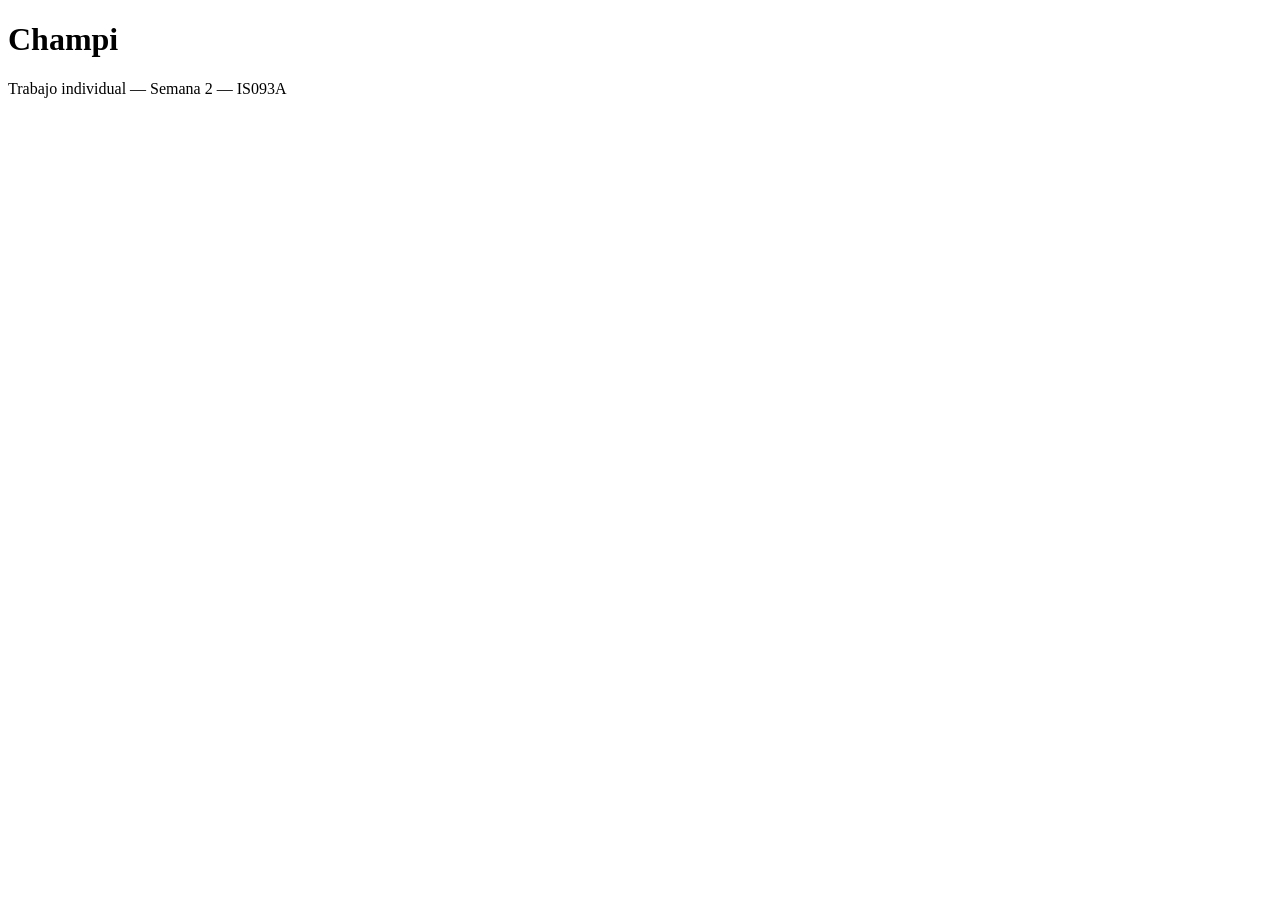
==== Champi/index.html @ ac8d708a "first commit" ====
<!DOCTYPE html>
<html lang="es">
<head>
  <meta charset="UTF-8" />
  <meta name="viewport" content="width=device-width, initial-scale=1.0" />
  <title>Champi — IS093A Semana 2</title>
</head>
<body>
  <h1>Champi</h1>
  <p>Trabajo individual — Semana 2 — IS093A</p>
</body>
</html>
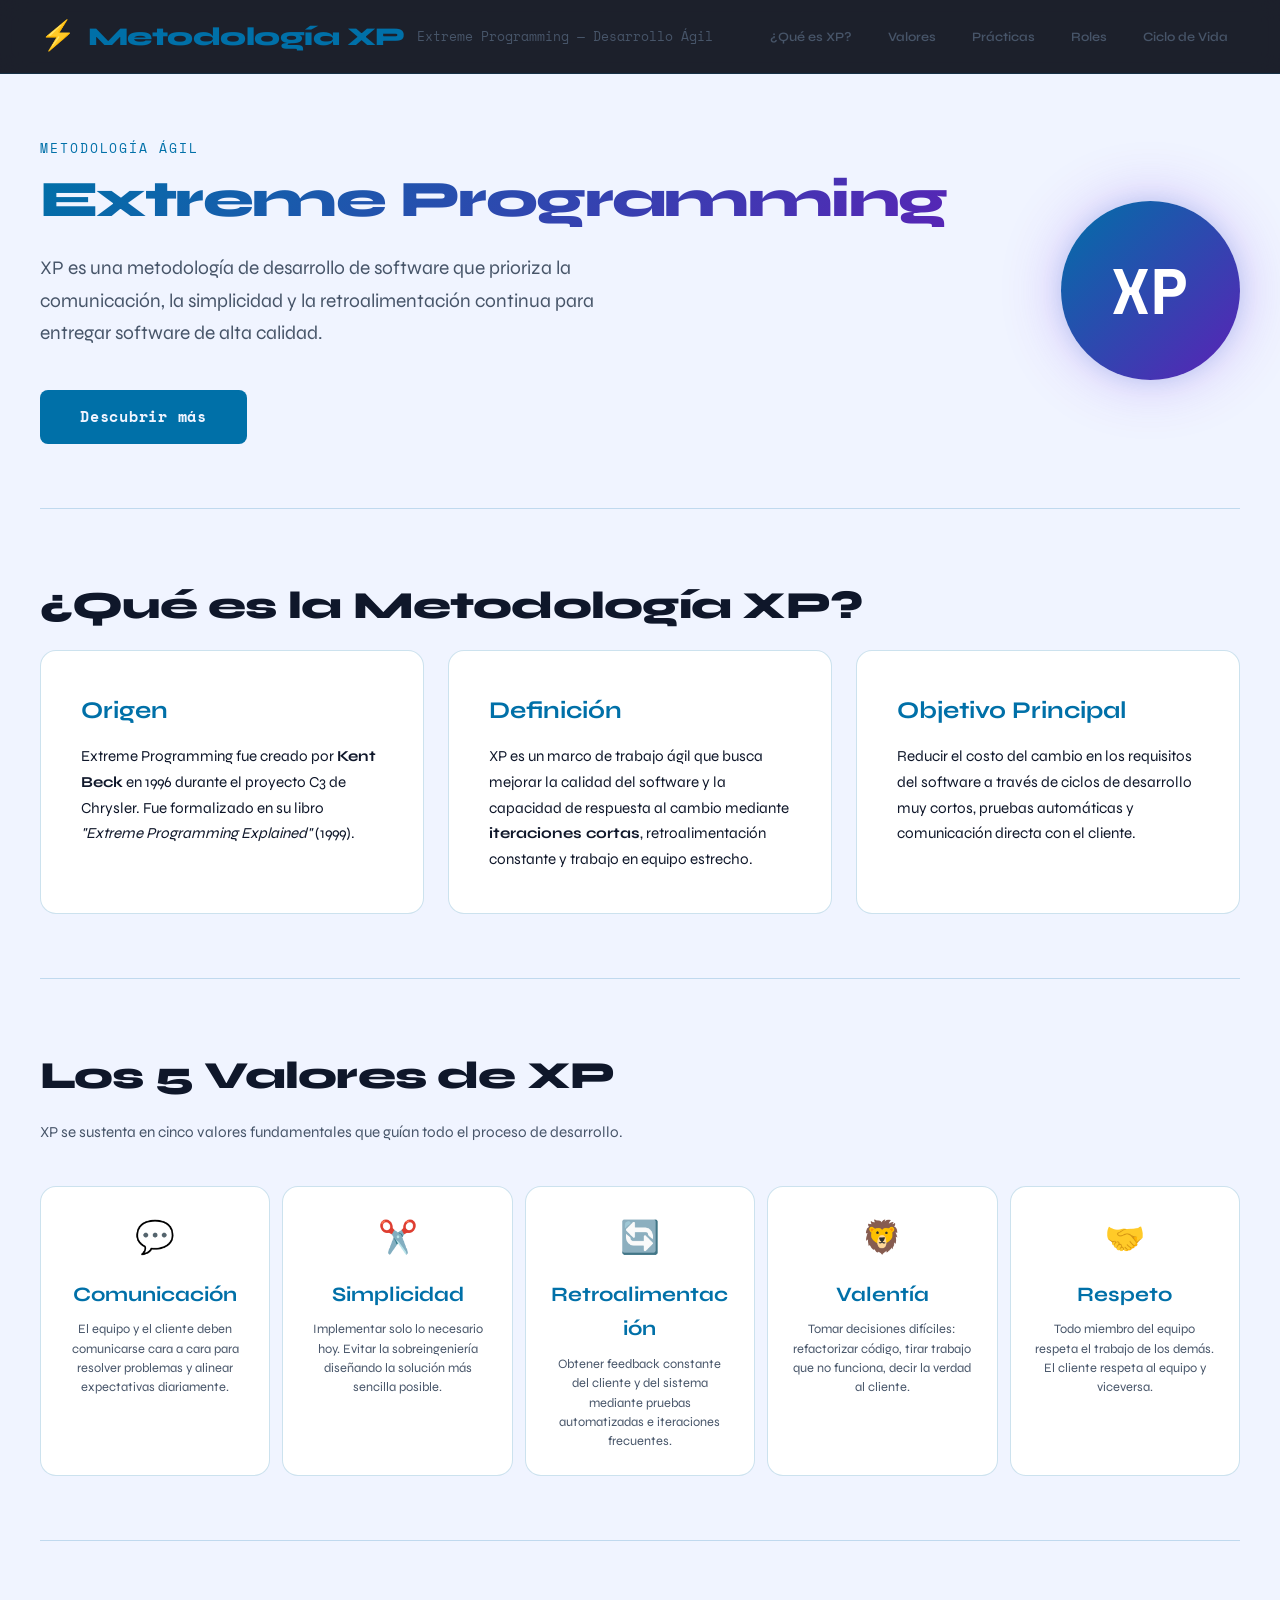
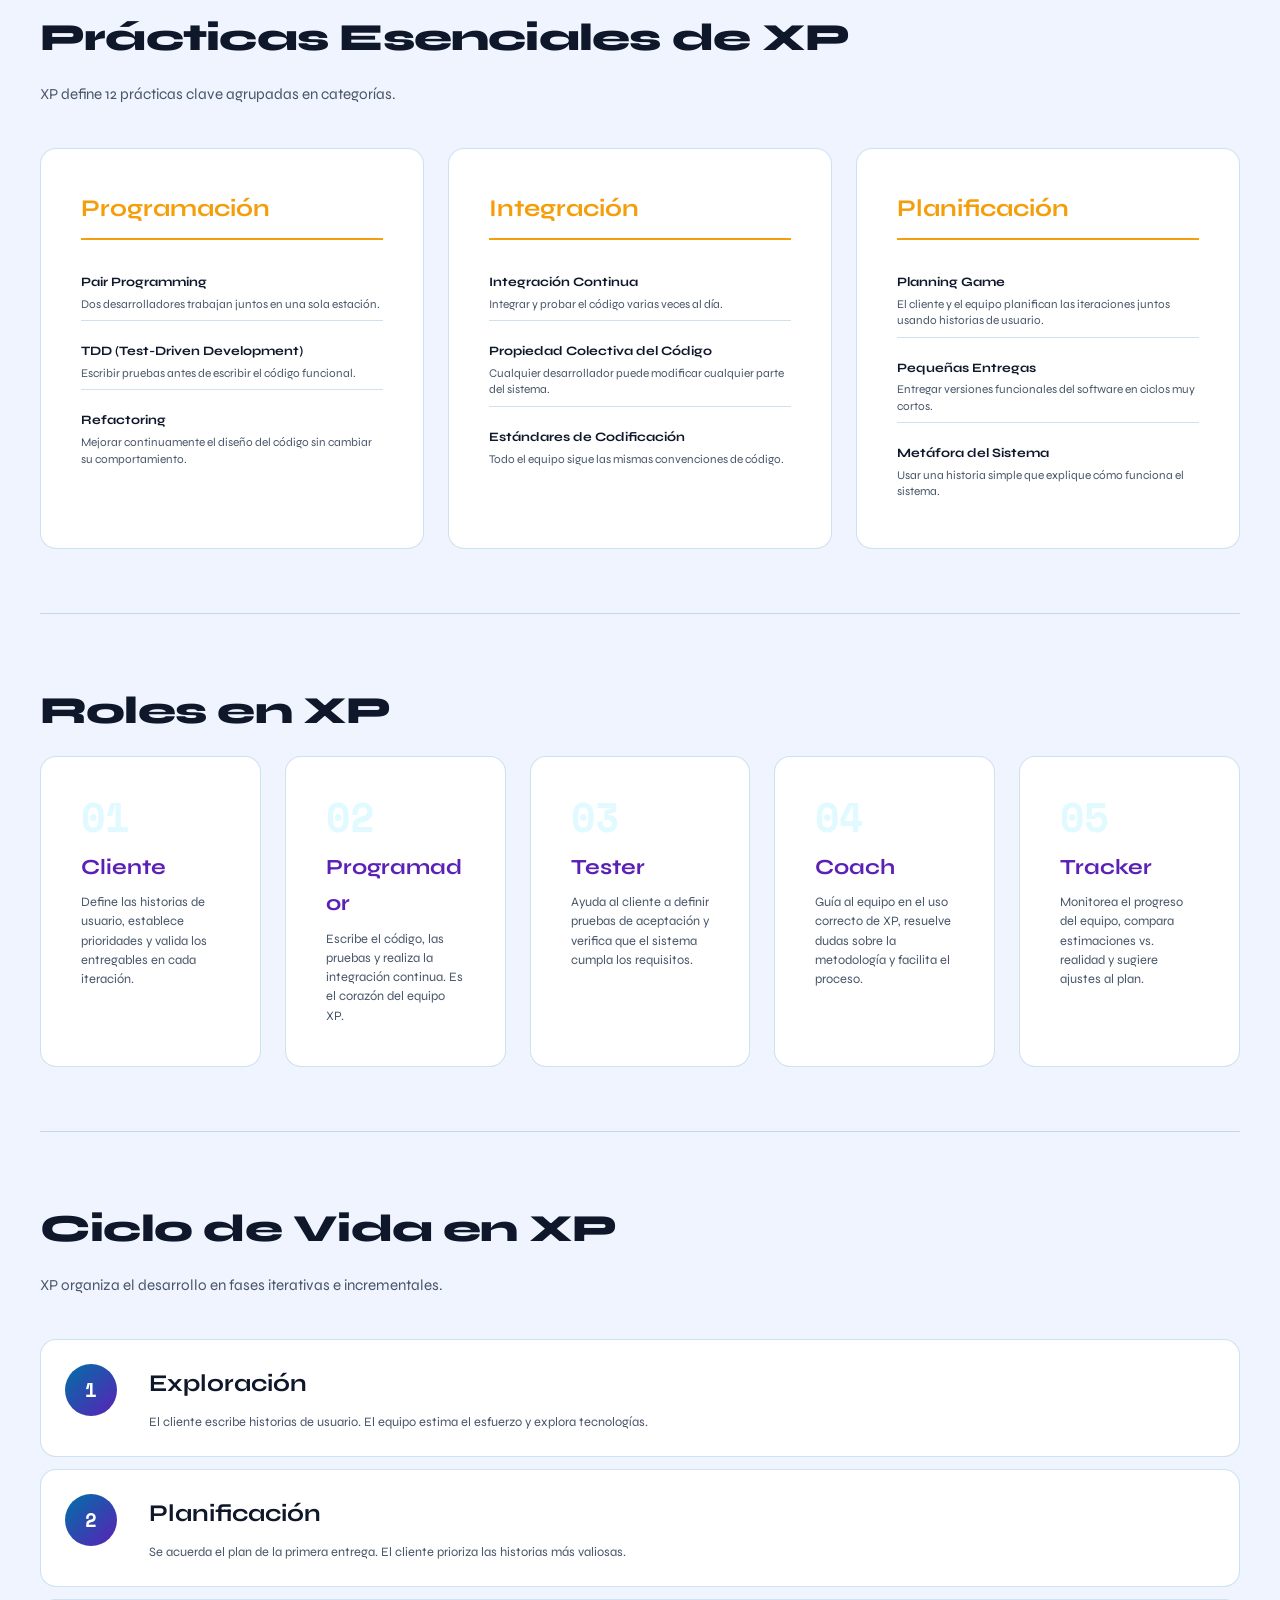
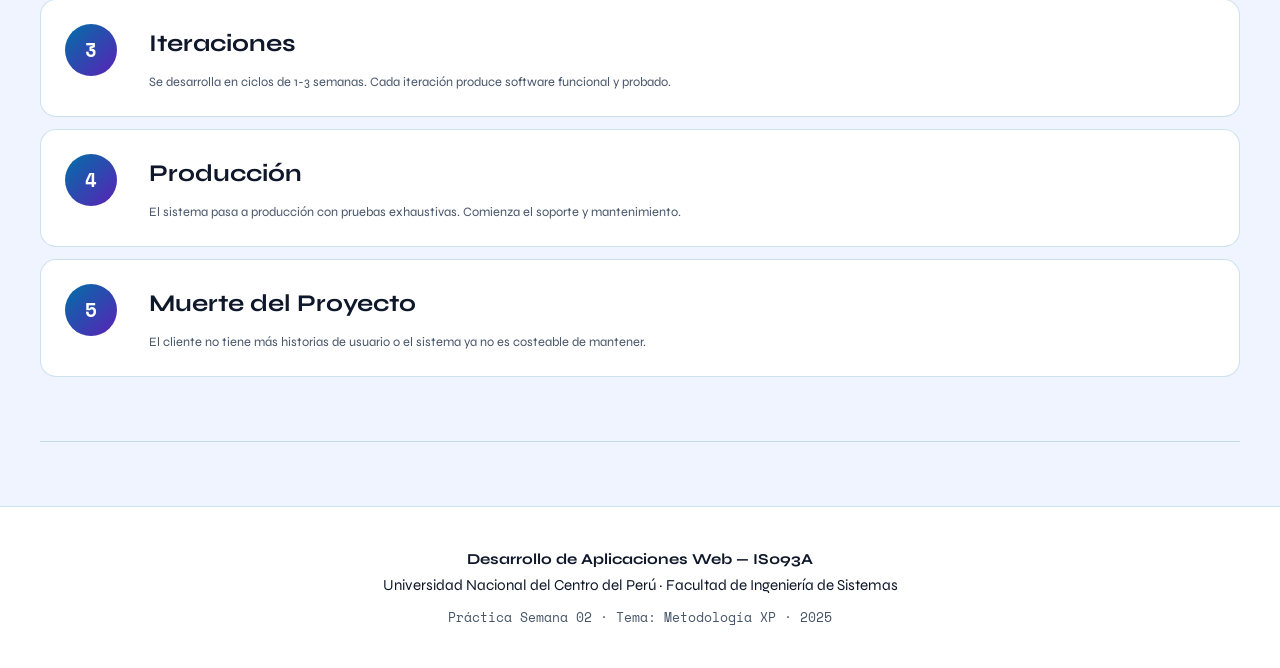
==== commit e5d97b1e: "avance Araujo" ====
--- a/Champi/index.html
+++ b/Champi/index.html
@@ -1,12 +1,328 @@
 <!DOCTYPE html>
 <html lang="es">
 <head>
+  <!-- =============================================
+       PASO 1: Metadatos SEO y configuración base
+       Concepto: Árbol DOM, separación contenido/presentación
+  ============================================= -->
   <meta charset="UTF-8" />
   <meta name="viewport" content="width=device-width, initial-scale=1.0" />
-  <title>Champi — IS093A Semana 2</title>
+
+  <!-- Meta SEO redactados manualmente -->
+  <meta name="description" content="Guía completa sobre la Metodología XP (Extreme Programming): valores, prácticas, roles y ciclo de vida del desarrollo ágil de software." />
+  <meta name="keywords" content="XP, Extreme Programming, metodología ágil, desarrollo de software, TDD, pair programming" />
+  <meta name="author" content="Facultad de Ingeniería de Sistemas - UNCP" />
+  <meta name="robots" content="index, follow" />
+
+  <!-- Open Graph para redes sociales -->
+  <meta property="og:title" content="Metodología XP - Extreme Programming" />
+  <meta property="og:description" content="Aprende los fundamentos de XP: valores, prácticas esenciales y cómo aplicarla en proyectos reales." />
+  <meta property="og:type" content="website" />
+
+  <title>Metodología XP — Extreme Programming</title>
+
+  <!-- Enlace a hoja de estilos (Paso 2) -->
+  <link rel="stylesheet" href="styles.css" />
 </head>
+
 <body>
-  <h1>Champi</h1>
-  <p>Trabajo individual — Semana 2 — IS093A</p>
+
+  <!-- SKIP LINK: accesibilidad para navegación por teclado -->
+  <a href="#contenido-principal" class="skip-link">Saltar al contenido principal</a>
+
+  <!-- =============================================
+       CABECERA: semántica con role y aria-label
+  ============================================= -->
+  <header class="site-header" role="banner" aria-label="Encabezado del sitio">
+    <div class="header-inner">
+      <div class="logo-area">
+        <!-- data-* simulando carga XML de categoría -->
+        <span class="logo-icon" aria-hidden="true">⚡</span>
+        <h1 data-category="metodologia" data-xml-id="xp-001">Metodología XP</h1>
+        <p class="tagline">Extreme Programming — Desarrollo Ágil</p>
+      </div>
+
+      <!-- NAVEGACIÓN PRINCIPAL -->
+      <nav role="navigation" aria-label="Navegación principal">
+        <ul class="nav-list">
+          <li><a href="#que-es" tabindex="0">¿Qué es XP?</a></li>
+          <li><a href="#valores" tabindex="0">Valores</a></li>
+          <li><a href="#practicas" tabindex="0">Prácticas</a></li>
+          <li><a href="#roles" tabindex="0">Roles</a></li>
+          <li><a href="#ciclo" tabindex="0">Ciclo de Vida</a></li>
+        </ul>
+      </nav>
+    </div>
+  </header>
+
+  <!-- =============================================
+       CONTENIDO PRINCIPAL
+  ============================================= -->
+  <main id="contenido-principal" role="main" aria-label="Contenido sobre Metodología XP">
+
+    <!-- SECCIÓN HERO -->
+    <section class="hero" aria-labelledby="hero-titulo">
+      <div class="hero-content">
+        <p class="hero-eyebrow">Metodología Ágil</p>
+        <h2 id="hero-titulo">Extreme Programming</h2>
+        <p class="hero-desc">
+          XP es una metodología de desarrollo de software que prioriza la comunicación,
+          la simplicidad y la retroalimentación continua para entregar software de alta calidad.
+        </p>
+        <a href="#que-es" class="btn-primary" aria-label="Descubrir más sobre la metodología XP">Descubrir más</a>
+      </div>
+      <div class="hero-visual" aria-hidden="true">
+        <div class="xp-badge">XP</div>
+      </div>
+    </section>
+
+    <!-- =============================================
+         SECCIÓN: ¿Qué es XP?
+         data-* simulando datos provenientes de XML
+    ============================================= -->
+    <section id="que-es" class="section-card" aria-labelledby="titulo-quees"
+             data-category="introduccion" data-xml-id="xp-002" data-source="kent-beck-1999">
+      <h2 id="titulo-quees">¿Qué es la Metodología XP?</h2>
+      <div class="card-grid">
+        <article class="info-card" data-category="historia">
+          <h3>Origen</h3>
+          <p>
+            Extreme Programming fue creado por <strong>Kent Beck</strong> en 1996 durante
+            el proyecto C3 de Chrysler. Fue formalizado en su libro
+            <em>"Extreme Programming Explained"</em> (1999).
+          </p>
+        </article>
+        <article class="info-card" data-category="definicion">
+          <h3>Definición</h3>
+          <p>
+            XP es un marco de trabajo ágil que busca mejorar la calidad del software
+            y la capacidad de respuesta al cambio mediante <strong>iteraciones cortas</strong>,
+            retroalimentación constante y trabajo en equipo estrecho.
+          </p>
+        </article>
+        <article class="info-card" data-category="objetivo">
+          <h3>Objetivo Principal</h3>
+          <p>
+            Reducir el costo del cambio en los requisitos del software a través de
+            ciclos de desarrollo muy cortos, pruebas automáticas y comunicación
+            directa con el cliente.
+          </p>
+        </article>
+      </div>
+    </section>
+
+    <!-- =============================================
+         SECCIÓN: Valores de XP
+    ============================================= -->
+    <section id="valores" class="section-valores" aria-labelledby="titulo-valores"
+             data-category="valores" data-xml-id="xp-003">
+      <h2 id="titulo-valores">Los 5 Valores de XP</h2>
+      <p class="section-intro">XP se sustenta en cinco valores fundamentales que guían todo el proceso de desarrollo.</p>
+
+      <div class="valores-grid">
+        <article class="valor-item" data-valor="comunicacion" tabindex="0"
+                 aria-label="Valor: Comunicación">
+          <span class="valor-icon" aria-hidden="true">💬</span>
+          <h3>Comunicación</h3>
+          <p>El equipo y el cliente deben comunicarse cara a cara para resolver problemas y alinear expectativas diariamente.</p>
+        </article>
+
+        <article class="valor-item" data-valor="simplicidad" tabindex="0"
+                 aria-label="Valor: Simplicidad">
+          <span class="valor-icon" aria-hidden="true">✂️</span>
+          <h3>Simplicidad</h3>
+          <p>Implementar solo lo necesario hoy. Evitar la sobreingeniería diseñando la solución más sencilla posible.</p>
+        </article>
+
+        <article class="valor-item" data-valor="retroalimentacion" tabindex="0"
+                 aria-label="Valor: Retroalimentación">
+          <span class="valor-icon" aria-hidden="true">🔄</span>
+          <h3>Retroalimentación</h3>
+          <p>Obtener feedback constante del cliente y del sistema mediante pruebas automatizadas e iteraciones frecuentes.</p>
+        </article>
+
+        <article class="valor-item" data-valor="valentia" tabindex="0"
+                 aria-label="Valor: Valentía">
+          <span class="valor-icon" aria-hidden="true">🦁</span>
+          <h3>Valentía</h3>
+          <p>Tomar decisiones difíciles: refactorizar código, tirar trabajo que no funciona, decir la verdad al cliente.</p>
+        </article>
+
+        <article class="valor-item" data-valor="respeto" tabindex="0"
+                 aria-label="Valor: Respeto">
+          <span class="valor-icon" aria-hidden="true">🤝</span>
+          <h3>Respeto</h3>
+          <p>Todo miembro del equipo respeta el trabajo de los demás. El cliente respeta al equipo y viceversa.</p>
+        </article>
+      </div>
+    </section>
+
+    <!-- =============================================
+         SECCIÓN: Prácticas de XP
+    ============================================= -->
+    <section id="practicas" class="section-card" aria-labelledby="titulo-practicas"
+             data-category="practicas" data-xml-id="xp-004">
+      <h2 id="titulo-practicas">Prácticas Esenciales de XP</h2>
+      <p class="section-intro">XP define 12 prácticas clave agrupadas en categorías.</p>
+
+      <div class="practicas-layout">
+
+        <div class="practica-group" data-group="programacion">
+          <h3 class="group-title">Programación</h3>
+          <ul class="practica-list" role="list">
+            <li role="listitem">
+              <strong>Pair Programming</strong>
+              <span>Dos desarrolladores trabajan juntos en una sola estación.</span>
+            </li>
+            <li role="listitem">
+              <strong>TDD (Test-Driven Development)</strong>
+              <span>Escribir pruebas antes de escribir el código funcional.</span>
+            </li>
+            <li role="listitem">
+              <strong>Refactoring</strong>
+              <span>Mejorar continuamente el diseño del código sin cambiar su comportamiento.</span>
+            </li>
+          </ul>
+        </div>
+
+        <div class="practica-group" data-group="integracion">
+          <h3 class="group-title">Integración</h3>
+          <ul class="practica-list" role="list">
+            <li role="listitem">
+              <strong>Integración Continua</strong>
+              <span>Integrar y probar el código varias veces al día.</span>
+            </li>
+            <li role="listitem">
+              <strong>Propiedad Colectiva del Código</strong>
+              <span>Cualquier desarrollador puede modificar cualquier parte del sistema.</span>
+            </li>
+            <li role="listitem">
+              <strong>Estándares de Codificación</strong>
+              <span>Todo el equipo sigue las mismas convenciones de código.</span>
+            </li>
+          </ul>
+        </div>
+
+        <div class="practica-group" data-group="planificacion">
+          <h3 class="group-title">Planificación</h3>
+          <ul class="practica-list" role="list">
+            <li role="listitem">
+              <strong>Planning Game</strong>
+              <span>El cliente y el equipo planifican las iteraciones juntos usando historias de usuario.</span>
+            </li>
+            <li role="listitem">
+              <strong>Pequeñas Entregas</strong>
+              <span>Entregar versiones funcionales del software en ciclos muy cortos.</span>
+            </li>
+            <li role="listitem">
+              <strong>Metáfora del Sistema</strong>
+              <span>Usar una historia simple que explique cómo funciona el sistema.</span>
+            </li>
+          </ul>
+        </div>
+
+      </div>
+    </section>
+
+    <!-- =============================================
+         SECCIÓN: Roles
+    ============================================= -->
+    <section id="roles" class="section-roles" aria-labelledby="titulo-roles"
+             data-category="roles" data-xml-id="xp-005">
+      <h2 id="titulo-roles">Roles en XP</h2>
+      <div class="roles-flex">
+        <article class="role-card" data-role="cliente" aria-label="Rol: Cliente">
+          <div class="role-num" aria-hidden="true">01</div>
+          <h3>Cliente</h3>
+          <p>Define las historias de usuario, establece prioridades y valida los entregables en cada iteración.</p>
+        </article>
+        <article class="role-card" data-role="programador" aria-label="Rol: Programador">
+          <div class="role-num" aria-hidden="true">02</div>
+          <h3>Programador</h3>
+          <p>Escribe el código, las pruebas y realiza la integración continua. Es el corazón del equipo XP.</p>
+        </article>
+        <article class="role-card" data-role="tester" aria-label="Rol: Tester">
+          <div class="role-num" aria-hidden="true">03</div>
+          <h3>Tester</h3>
+          <p>Ayuda al cliente a definir pruebas de aceptación y verifica que el sistema cumpla los requisitos.</p>
+        </article>
+        <article class="role-card" data-role="coach" aria-label="Rol: Coach">
+          <div class="role-num" aria-hidden="true">04</div>
+          <h3>Coach</h3>
+          <p>Guía al equipo en el uso correcto de XP, resuelve dudas sobre la metodología y facilita el proceso.</p>
+        </article>
+        <article class="role-card" data-role="tracker" aria-label="Rol: Tracker">
+          <div class="role-num" aria-hidden="true">05</div>
+          <h3>Tracker</h3>
+          <p>Monitorea el progreso del equipo, compara estimaciones vs. realidad y sugiere ajustes al plan.</p>
+        </article>
+      </div>
+    </section>
+
+    <!-- =============================================
+         SECCIÓN: Ciclo de Vida
+    ============================================= -->
+    <section id="ciclo" class="section-card" aria-labelledby="titulo-ciclo"
+             data-category="ciclo-vida" data-xml-id="xp-006">
+      <h2 id="titulo-ciclo">Ciclo de Vida en XP</h2>
+      <p class="section-intro">XP organiza el desarrollo en fases iterativas e incrementales.</p>
+
+      <ol class="ciclo-list" aria-label="Fases del ciclo de vida de XP">
+        <li class="ciclo-item" data-fase="1">
+          <div class="ciclo-num" aria-hidden="true">1</div>
+          <div class="ciclo-content">
+            <h3>Exploración</h3>
+            <p>El cliente escribe historias de usuario. El equipo estima el esfuerzo y explora tecnologías.</p>
+          </div>
+        </li>
+        <li class="ciclo-item" data-fase="2">
+          <div class="ciclo-num" aria-hidden="true">2</div>
+          <div class="ciclo-content">
+            <h3>Planificación</h3>
+            <p>Se acuerda el plan de la primera entrega. El cliente prioriza las historias más valiosas.</p>
+          </div>
+        </li>
+        <li class="ciclo-item" data-fase="3">
+          <div class="ciclo-num" aria-hidden="true">3</div>
+          <div class="ciclo-content">
+            <h3>Iteraciones</h3>
+            <p>Se desarrolla en ciclos de 1-3 semanas. Cada iteración produce software funcional y probado.</p>
+          </div>
+        </li>
+        <li class="ciclo-item" data-fase="4">
+          <div class="ciclo-num" aria-hidden="true">4</div>
+          <div class="ciclo-content">
+            <h3>Producción</h3>
+            <p>El sistema pasa a producción con pruebas exhaustivas. Comienza el soporte y mantenimiento.</p>
+          </div>
+        </li>
+        <li class="ciclo-item" data-fase="5">
+          <div class="ciclo-num" aria-hidden="true">5</div>
+          <div class="ciclo-content">
+            <h3>Muerte del Proyecto</h3>
+            <p>El cliente no tiene más historias de usuario o el sistema ya no es costeable de mantener.</p>
+          </div>
+        </li>
+      </ol>
+    </section>
+
+  </main>
+
+  <!-- =============================================
+       PIE DE PÁGINA
+  ============================================= -->
+  <footer class="site-footer" role="contentinfo" aria-label="Pie de página">
+    <div class="footer-inner">
+      <p>
+        <strong>Desarrollo de Aplicaciones Web — IS093A</strong><br />
+        Universidad Nacional del Centro del Perú · Facultad de Ingeniería de Sistemas
+      </p>
+      <p class="footer-credits">
+        Práctica Semana 02 · Tema: Metodología XP ·
+        <time datetime="2025">2025</time>
+      </p>
+    </div>
+  </footer>
+
 </body>
 </html>
--- a/Champi/styles.css
+++ b/Champi/styles.css
@@ -0,0 +1,724 @@
+/* ================================================
+   PASO 2: Variables CSS globales (:root)
+   Concepto: Unidades relativas, tipografía adaptable,
+   propiedades lógicas (margin-inline, padding-block)
+   ================================================ */
+@import url('https://fonts.googleapis.com/css2?family=Space+Mono:wght@400;700&family=Syne:wght@400;600;800&display=swap');
+
+:root {
+  /* Paleta de colores */
+  --color-bg:         #0a0e1a;
+  --color-surface:    #111827;
+  --color-surface-2:  #1a2236;
+  --color-accent:     #00d4ff;
+  --color-accent-2:   #7c3aed;
+  --color-accent-warm:#f59e0b;
+  --color-text:       #e2e8f0;
+  --color-text-muted: #94a3b8;
+  --color-border:     rgba(0, 212, 255, 0.15);
+
+  /* Tipografía fluida — cálculo documentado:
+     clamp(mínimo, preferido, máximo)
+     Para h1: mín=1.8rem, pref=4vw, máx=3.5rem
+     Para h2: mín=1.4rem, pref=3vw, máx=2.4rem
+     Para body: mín=0.95rem, pref=1.1vw, máx=1.1rem  */
+  --font-h1:   clamp(1.8rem, 4vw, 3.5rem);
+  --font-h2:   clamp(1.4rem, 3vw, 2.4rem);
+  --font-h3:   clamp(1.1rem, 2vw, 1.5rem);
+  --font-body: clamp(0.95rem, 1.1vw, 1.1rem);
+  --font-sm:   clamp(0.8rem, 0.9vw, 0.9rem);
+
+  /* Espaciado con calc() + variables — documentado:
+     --space-base = 1rem (16px base)
+     Los demás se derivan multiplicando la base */
+  --space-base: 1rem;
+  --space-xs:   calc(var(--space-base) * 0.5);    /* 8px  */
+  --space-sm:   calc(var(--space-base) * 0.75);   /* 12px */
+  --space-md:   calc(var(--space-base) * 1.5);    /* 24px */
+  --space-lg:   calc(var(--space-base) * 2.5);    /* 40px */
+  --space-xl:   calc(var(--space-base) * 4);      /* 64px */
+
+  /* Bordes y sombras */
+  --radius:     8px;
+  --radius-lg:  16px;
+  --shadow-card: 0 4px 24px rgba(0, 0, 0, 0.4);
+  --shadow-glow: 0 0 20px rgba(0, 212, 255, 0.2);
+
+  /* Transiciones */
+  --transition: 0.3s ease;
+
+  /* Fuentes */
+  --font-display: 'Syne', sans-serif;
+  --font-mono:    'Space Mono', monospace;
+}
+
+/* ================================================
+   MODO OSCURO (Paso 4 — prefers-color-scheme)
+   ================================================ */
+@media (prefers-color-scheme: light) {
+  :root {
+    --color-bg:        #f0f4ff;
+    --color-surface:   #ffffff;
+    --color-surface-2: #e8eef8;
+    --color-accent:    #0070a8;
+    --color-accent-2:  #5b21b6;
+    --color-text:      #0f172a;
+    --color-text-muted:#475569;
+    --color-border:    rgba(0, 112, 168, 0.2);
+    --shadow-card:     0 4px 24px rgba(0, 0, 0, 0.1);
+    --shadow-glow:     0 0 20px rgba(0, 112, 168, 0.15);
+  }
+}
+
+/* ================================================
+   RESET Y BASE
+   ================================================ */
+*, *::before, *::after {
+  box-sizing: border-box;
+  margin: 0;
+  padding: 0;
+}
+
+html {
+  scroll-behavior: smooth;
+  font-size: 16px;
+  overflow-x: hidden;
+}
+
+body {
+  font-family: var(--font-display);
+  font-size: var(--font-body);
+  background-color: var(--color-bg);
+  color: var(--color-text);
+  line-height: 1.7;
+  min-height: 100vh;
+  transition: background-color var(--transition), color var(--transition);
+  overflow-x: hidden;
+}
+
+/* ================================================
+   SKIP LINK — Accesibilidad
+   ================================================ */
+.skip-link {
+  position: absolute;
+  top: -100%;
+  left: var(--space-base);
+  background: var(--color-accent);
+  color: var(--color-bg);
+  padding: var(--space-xs) var(--space-md);
+  border-radius: var(--radius);
+  font-weight: 700;
+  z-index: 9999;
+  transition: top var(--transition);
+  text-decoration: none;
+}
+
+.skip-link:focus {
+  top: var(--space-sm);
+}
+
+/* ================================================
+   PASO 3: LAYOUT HÍBRIDO
+   CSS Grid para estructura principal (grid-template-areas)
+   Flexbox para componentes internos
+   Concepto: grid-area, place-items, flex-basis, flex-shrink
+   ================================================ */
+
+/* --- HEADER --- */
+.site-header {
+  position: sticky;
+  top: 0;
+  z-index: 100;
+  background-color: rgba(10, 14, 26, 0.92);
+  backdrop-filter: blur(12px);
+  border-bottom: 1px solid var(--color-border);
+}
+
+.header-inner {
+  /* Flexbox para distribuir logo y nav */
+  display: flex;
+  align-items: center;
+  justify-content: space-between;
+  padding-block: var(--space-sm);
+  padding-inline: var(--space-lg);
+  gap: var(--space-md);
+  max-width: 1280px;
+  margin-inline: auto;
+}
+
+.logo-area {
+  display: flex;
+  align-items: center;
+  gap: var(--space-sm);
+}
+
+.logo-icon {
+  font-size: 1.8rem;
+}
+
+.logo-area h1 {
+  font-size: clamp(1.2rem, 2vw, 1.6rem);
+  font-weight: 800;
+  color: var(--color-accent);
+  letter-spacing: -0.02em;
+  line-height: 1;
+}
+
+.tagline {
+  font-size: var(--font-sm);
+  color: var(--color-text-muted);
+  font-family: var(--font-mono);
+}
+
+.nav-list {
+  display: flex;
+  list-style: none;
+  gap: var(--space-sm);
+  flex-wrap: wrap;
+}
+
+.nav-list a {
+  color: var(--color-text-muted);
+  text-decoration: none;
+  font-size: var(--font-sm);
+  font-weight: 600;
+  padding: var(--space-xs) var(--space-sm);
+  border-radius: var(--radius);
+  transition: color var(--transition), background var(--transition);
+}
+
+.nav-list a:hover,
+.nav-list a:focus {
+  color: var(--color-accent);
+  background: rgba(0, 212, 255, 0.08);
+  outline: 2px solid var(--color-accent);
+  outline-offset: 2px;
+}
+
+/* --- MAIN GRID (estructura principal) --- */
+main {
+  max-width: 1280px;
+  margin-inline: auto;
+  padding-inline: var(--space-lg);
+}
+
+/* ---- HERO ---- */
+.hero {
+  /* Grid asimétrico para sección hero */
+  display: grid;
+  grid-template-columns: 1fr auto;
+  grid-template-areas: "texto visual";
+  align-items: center;
+  gap: var(--space-xl);
+  padding-block: var(--space-xl);
+  border-bottom: 1px solid var(--color-border);
+}
+
+.hero-content {
+  grid-area: texto;
+}
+
+.hero-visual {
+  grid-area: visual;
+}
+
+.hero-eyebrow {
+  font-family: var(--font-mono);
+  font-size: var(--font-sm);
+  color: var(--color-accent);
+  text-transform: uppercase;
+  letter-spacing: 0.15em;
+  margin-block-end: var(--space-sm);
+}
+
+.hero h2 {
+  font-size: var(--font-h1);
+  font-weight: 800;
+  line-height: 1.1;
+  letter-spacing: -0.03em;
+  background: linear-gradient(135deg, var(--color-accent), var(--color-accent-2));
+  -webkit-background-clip: text;
+  -webkit-text-fill-color: transparent;
+  background-clip: text;
+  margin-block-end: var(--space-md);
+}
+
+.hero-desc {
+  font-size: clamp(1rem, 1.5vw, 1.2rem);
+  color: var(--color-text-muted);
+  max-width: 55ch;
+  margin-block-end: var(--space-lg);
+  overflow-wrap: break-word;
+}
+
+.btn-primary {
+  display: inline-block;
+  background: var(--color-accent);
+  color: var(--color-bg);
+  font-weight: 700;
+  font-family: var(--font-mono);
+  padding: calc(var(--space-sm) + 2px) var(--space-lg);
+  border-radius: var(--radius);
+  text-decoration: none;
+  letter-spacing: 0.05em;
+  transition: transform var(--transition), box-shadow var(--transition);
+}
+
+.btn-primary:hover,
+.btn-primary:focus {
+  transform: translateY(-2px);
+  box-shadow: var(--shadow-glow);
+  outline: 2px solid var(--color-accent);
+  outline-offset: 3px;
+}
+
+.xp-badge {
+  width: clamp(100px, 14vw, 180px);
+  height: clamp(100px, 14vw, 180px);
+  background: linear-gradient(135deg, var(--color-accent), var(--color-accent-2));
+  border-radius: 50%;
+  display: grid;
+  place-items: center;
+  font-size: clamp(2.5rem, 5vw, 4rem);
+  font-weight: 800;
+  color: white;
+  font-family: var(--font-mono);
+  box-shadow: var(--shadow-glow), 0 0 60px rgba(124, 58, 237, 0.3);
+  animation: pulse 3s ease-in-out infinite;
+}
+
+@keyframes pulse {
+  0%, 100% { transform: scale(1); }
+  50%       { transform: scale(1.04); }
+}
+
+/* ---- SECCIONES GENERALES ---- */
+.section-card,
+.section-valores,
+.section-roles {
+  padding-block: var(--space-xl);
+  border-bottom: 1px solid var(--color-border);
+}
+
+.section-card h2,
+.section-valores h2,
+.section-roles h2 {
+  font-size: var(--font-h2);
+  font-weight: 800;
+  letter-spacing: -0.02em;
+  margin-block-end: var(--space-sm);
+}
+
+.section-intro {
+  color: var(--color-text-muted);
+  max-width: 65ch;
+  margin-block-end: var(--space-lg);
+}
+
+/* ---- CARD GRID (Sección ¿Qué es XP?) ---- */
+.card-grid {
+  /* CSS Grid de 3 columnas adaptativa */
+  display: grid;
+  grid-template-columns: repeat(auto-fit, minmax(240px, 1fr));
+  gap: var(--space-md);
+}
+
+.info-card {
+  background: var(--color-surface);
+  border: 1px solid var(--color-border);
+  border-radius: var(--radius-lg);
+  padding: var(--space-lg);
+  transition: transform var(--transition), box-shadow var(--transition);
+}
+
+.info-card:hover {
+  transform: translateY(-4px);
+  box-shadow: var(--shadow-card), var(--shadow-glow);
+}
+
+.info-card h3 {
+  font-size: var(--font-h3);
+  color: var(--color-accent);
+  margin-block-end: var(--space-sm);
+}
+
+/* ---- VALORES GRID ---- */
+.valores-grid {
+  display: grid;
+  grid-template-columns: repeat(auto-fit, minmax(200px, 1fr));
+  gap: var(--space-sm);
+}
+
+.valor-item {
+  background: var(--color-surface);
+  border: 1px solid var(--color-border);
+  border-radius: var(--radius-lg);
+  padding: var(--space-md);
+  text-align: center;
+  cursor: default;
+  transition: transform var(--transition), border-color var(--transition);
+}
+
+.valor-item:hover,
+.valor-item:focus {
+  transform: translateY(-4px);
+  border-color: var(--color-accent);
+  outline: 2px solid var(--color-accent);
+  outline-offset: 2px;
+}
+
+.valor-icon {
+  display: block;
+  font-size: 2rem;
+  margin-block-end: var(--space-sm);
+}
+
+.valor-item h3 {
+  font-size: clamp(1rem, 1.6vw, 1.3rem);
+  font-weight: 700;
+  margin-block-end: var(--space-xs);
+  color: var(--color-accent);
+  overflow-wrap: break-word;
+  word-break: break-word;
+}
+
+.valor-item p {
+  font-size: var(--font-sm);
+  color: var(--color-text-muted);
+  line-height: 1.5;
+  overflow-wrap: break-word;
+}
+
+.role-card p,
+.practica-list span,
+.info-card p,
+.ciclo-content p {
+  overflow-wrap: break-word;
+}
+
+/* ---- PRÁCTICAS LAYOUT (3 columnas Grid) ---- */
+.practicas-layout {
+  display: grid;
+  grid-template-columns: repeat(auto-fit, minmax(240px, 1fr));
+  gap: var(--space-md);
+}
+
+.practica-group {
+  background: var(--color-surface);
+  border: 1px solid var(--color-border);
+  border-radius: var(--radius-lg);
+  padding: var(--space-lg);
+  /* Container query context */
+  container-type: inline-size;
+  container-name: practica;
+}
+
+.group-title {
+  font-size: var(--font-h3);
+  color: var(--color-accent-warm);
+  margin-block-end: var(--space-md);
+  padding-block-end: var(--space-xs);
+  border-bottom: 2px solid var(--color-accent-warm);
+}
+
+.practica-list {
+  list-style: none;
+  display: flex;
+  flex-direction: column;
+  gap: var(--space-sm);
+}
+
+.practica-list li {
+  display: flex;
+  flex-direction: column;
+  gap: 2px;
+  padding-block: var(--space-xs);
+  border-bottom: 1px solid var(--color-border);
+}
+
+.practica-list li:last-child {
+  border-bottom: none;
+}
+
+.practica-list strong {
+  font-size: var(--font-sm);
+  color: var(--color-text);
+}
+
+.practica-list span {
+  font-size: calc(var(--font-sm) * 0.92);
+  color: var(--color-text-muted);
+  line-height: 1.4;
+}
+
+/* ---- CONTAINER QUERY para .practica-group ----
+   Paso 4: @container para componentes autocontenidos
+   Si el contenedor mide menos de 240px, la lista
+   cambia su visualización a más compacta.
+   Fallback: sin @container el layout sigue funcionando
+   gracias al flex-direction: column ya establecido.
+   Nota: se añadió container-type e container-name en el padre.
+*/
+@container practica (max-width: 240px) {
+  .practica-list li {
+    padding-block: 2px;
+  }
+
+  .group-title {
+    font-size: 0.9rem;
+  }
+}
+
+/* ---- ROLES — Flexbox ---- */
+.roles-flex {
+  /* Flexbox para filas de tarjetas (flex-basis, flex-shrink) */
+  display: flex;
+  flex-wrap: wrap;
+  justify-content: center;
+  gap: var(--space-md);
+}
+
+.role-card {
+  flex: 1 1 220px;
+  min-width: 220px;
+  max-width: 280px;
+  background: var(--color-surface);
+  border: 1px solid var(--color-border);
+  border-radius: var(--radius-lg);
+  padding: var(--space-lg);
+  position: relative;
+  transition: transform var(--transition), border-color var(--transition);
+}
+
+.role-card:hover {
+  transform: translateY(-4px);
+  border-color: var(--color-accent-2);
+  box-shadow: 0 0 20px rgba(124, 58, 237, 0.2);
+}
+
+.role-num {
+  font-family: var(--font-mono);
+  font-size: 2.5rem;
+  font-weight: 700;
+  color: rgba(0, 212, 255, 0.12);
+  line-height: 1;
+  margin-block-end: var(--space-sm);
+}
+
+.role-card h3 {
+  font-size: clamp(1rem, 1.8vw, 1.35rem);
+  font-weight: 700;
+  color: var(--color-accent-2);
+  margin-block-end: var(--space-xs);
+  overflow-wrap: break-word;
+  word-break: break-word;
+}
+
+.role-card p {
+  font-size: var(--font-sm);
+  color: var(--color-text-muted);
+  line-height: 1.5;
+}
+
+/* ---- CICLO DE VIDA ---- */
+.ciclo-list {
+  list-style: none;
+  display: flex;
+  flex-direction: column;
+  gap: var(--space-sm);
+  counter-reset: ciclo-counter;
+}
+
+.ciclo-item {
+  display: grid;
+  grid-template-columns: 60px 1fr;
+  gap: var(--space-md);
+  align-items: start;
+  background: var(--color-surface);
+  border: 1px solid var(--color-border);
+  border-radius: var(--radius-lg);
+  padding: var(--space-md);
+  transition: border-color var(--transition);
+}
+
+.ciclo-item:hover {
+  border-color: var(--color-accent);
+}
+
+.ciclo-num {
+  width: 52px;
+  height: 52px;
+  background: linear-gradient(135deg, var(--color-accent), var(--color-accent-2));
+  border-radius: 50%;
+  display: grid;
+  place-items: center;
+  font-family: var(--font-mono);
+  font-weight: 700;
+  font-size: 1.2rem;
+  color: white;
+  flex-shrink: 0;
+}
+
+.ciclo-content h3 {
+  font-size: var(--font-h3);
+  font-weight: 700;
+  color: var(--color-text);
+  margin-block-end: var(--space-xs);
+}
+
+.ciclo-content p {
+  font-size: var(--font-sm);
+  color: var(--color-text-muted);
+  line-height: 1.5;
+}
+
+/* ---- FOOTER ---- */
+.site-footer {
+  background: var(--color-surface);
+  border-top: 1px solid var(--color-border);
+  padding-block: var(--space-lg);
+  margin-block-start: var(--space-xl);
+}
+
+.footer-inner {
+  max-width: 1280px;
+  margin-inline: auto;
+  padding-inline: var(--space-lg);
+  display: flex;
+  flex-direction: column;
+  gap: var(--space-xs);
+  text-align: center;
+}
+
+.footer-credits {
+  font-family: var(--font-mono);
+  font-size: var(--font-sm);
+  color: var(--color-text-muted);
+}
+
+/* ================================================
+   PASO 4: MEDIA QUERIES — Breakpoints
+   Concepto: Media Queries vs Container Queries,
+   renderizado condicional
+   ================================================ */
+
+/* --- TABLET: max-width 1024px --- */
+@media (max-width: 1024px) {
+  .header-inner {
+    padding-inline: var(--space-md);
+  }
+
+  main {
+    padding-inline: var(--space-md);
+  }
+
+  .hero {
+    grid-template-columns: 1fr;
+    grid-template-areas:
+      "texto"
+      "visual";
+    text-align: center;
+    gap: var(--space-lg);
+  }
+
+  .hero-visual {
+    display: flex;
+    justify-content: center;
+  }
+
+  .hero-desc {
+    margin-inline: auto;
+  }
+
+  .card-grid {
+    grid-template-columns: repeat(2, 1fr);
+  }
+
+  .valores-grid {
+    grid-template-columns: repeat(2, minmax(180px, 1fr));
+  }
+
+  .practicas-layout {
+    grid-template-columns: repeat(2, 1fr);
+  }
+
+  .roles-flex {
+    justify-content: center;
+  }
+
+  .role-card {
+    flex: 1 1 calc(33% - var(--space-md));
+  }
+}
+
+/* --- MÓVIL: max-width 640px --- */
+@media (max-width: 640px) {
+  .header-inner {
+    flex-direction: column;
+    align-items: flex-start;
+    padding-inline: var(--space-base);
+  }
+
+  .nav-list {
+    gap: var(--space-xs);
+  }
+
+  main {
+    padding-inline: var(--space-base);
+  }
+
+  .card-grid {
+    grid-template-columns: 1fr;
+  }
+
+  .valores-grid {
+    grid-template-columns: 1fr;
+  }
+
+  .practicas-layout {
+    grid-template-columns: 1fr;
+  }
+
+  .roles-flex {
+    flex-direction: column;
+  }
+
+  .role-card {
+    flex: 1 1 100%;
+  }
+
+  .ciclo-item {
+    grid-template-columns: 44px 1fr;
+    gap: var(--space-sm);
+  }
+
+  .ciclo-num {
+    width: 40px;
+    height: 40px;
+    font-size: 1rem;
+  }
+}
+
+/* --- MUY PEQUEÑO: max-width 380px --- */
+@media (max-width: 380px) {
+  .valores-grid {
+    grid-template-columns: 1fr;
+  }
+
+  .logo-area h1 {
+    font-size: 1.1rem;
+  }
+
+  .tagline {
+    display: none;
+  }
+}
+
+/* ================================================
+   ACCESIBILIDAD — focus-visible
+   ================================================ */
+:focus-visible {
+  outline: 2px solid var(--color-accent);
+  outline-offset: 3px;
+  border-radius: 4px;
+}
